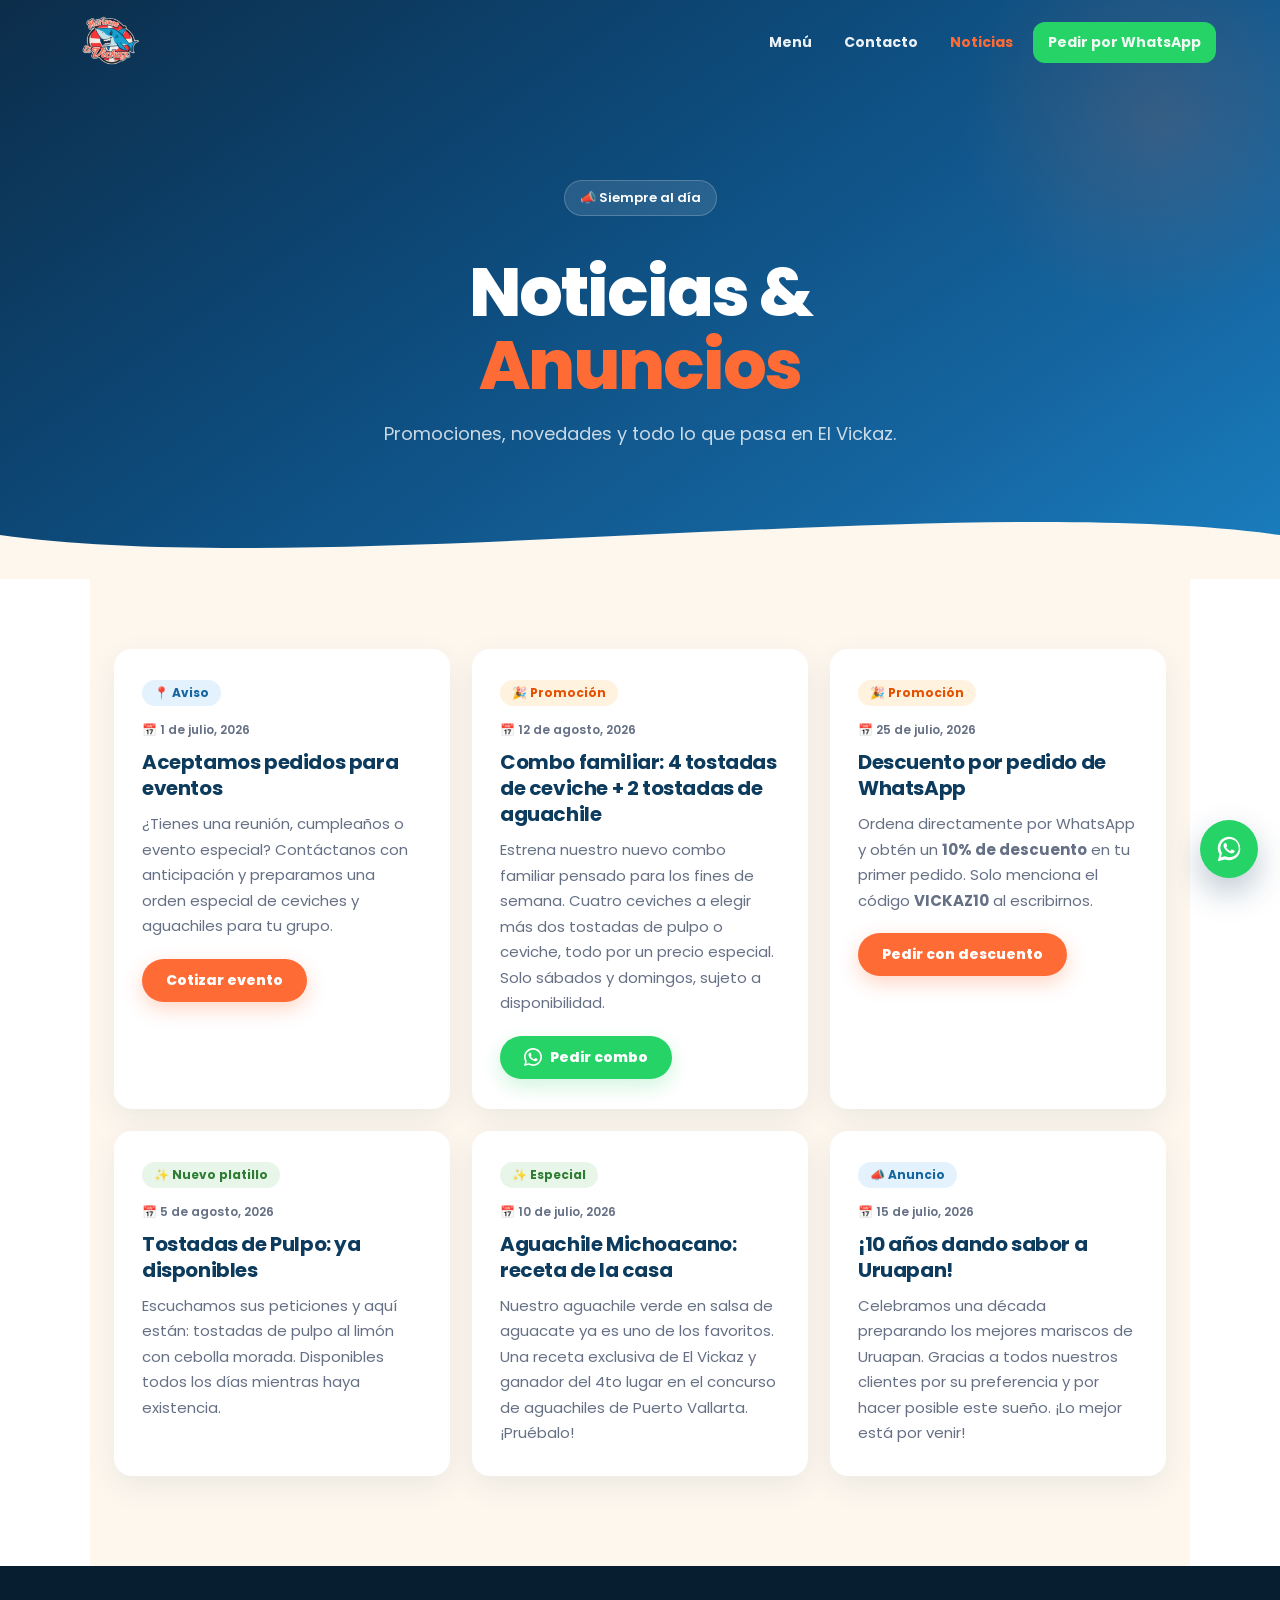
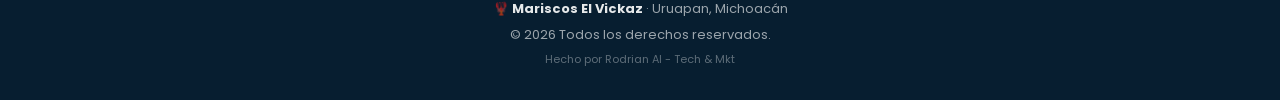
==== blog.html @ c275bb03 "agregar favicon en pestaña del navegador" ====
<!DOCTYPE html>
<html lang="es">
<head>
  <meta charset="UTF-8">
  <meta name="viewport" content="width=device-width, initial-scale=1.0">
  <title>Noticias & Anuncios – Mariscos El Vickaz</title>
  <link rel="icon" href="/assets/icons/logo.svg" />
  <link rel="preconnect" href="https://fonts.googleapis.com">
  <link rel="preconnect" href="https://fonts.gstatic.com" crossorigin>
  <link href="https://fonts.googleapis.com/css2?family=Poppins:wght@400;600;700;800&display=swap" rel="stylesheet">
  <link rel="stylesheet" href="./styles/styles.css">
  <link rel="stylesheet" href="./styles/blog.css">
</head>
<body>

  <header class="navbar scrolled" id="navbar">
    <div class="nav-inner">
      <div class="logo"><a href="index.html" style="color:inherit;text-decoration:none;">
        <img loading="eager" src="./assets/icons/logo.svg" alt="Logo de Mariscos El Vickaz" width="100%" height="100%">
      </a></div>
      <nav>
        <a href="index.html#menu">Menú</a>
        <a href="index.html#contacto">Contacto</a>
        <a href="blog.html" class="nav-active">Noticias</a>
        <a href="https://wa.me/+524521628312?text=Hola%2C%20quiero%20hacer%20un%20pedido%20%F0%9F%A6%9E" target="_blank" rel="noopener" class="nav-whatsapp">Pedir por WhatsApp</a>
      </nav>
      <button class="hamburger" id="hamburger" aria-label="Abrir menú">&#9776;</button>
    </div>
    <div class="mobile-menu" id="mobileMenu">
      <a href="index.html#menu" class="mobile-link">Menú</a>
      <a href="index.html#contacto" class="mobile-link">Contacto</a>
      <a href="blog.html" class="mobile-link">Noticias</a>
      <a href="https://wa.me/+524521628312?text=Hola%2C%20quiero%20hacer%20un%20pedido%20%F0%9F%A6%9E" target="_blank" rel="noopener" class="mobile-link mobile-wa">Pedir por WhatsApp</a>
    </div>
  </header>

  <section class="blog-hero">
    <div class="blog-hero-content">
      <span class="hero-badge">📣 Siempre al día</span>
      <h1>Noticias &<br><span class="highlight">Anuncios</span></h1>
      <p>Promociones, novedades y todo lo que pasa en El Vickaz.</p>
    </div>
    <div class="hero-wave">
      <img src="./assets/icons/wave.svg" alt="" aria-hidden="true">
    </div>
  </section>

  <main class="blog-main">

    <div class="posts-grid">

      <article class="post fade-in">
        <div class="post-badge badge-info">📍 Aviso</div>
        <div class="post-meta">
          <span class="post-date">📅 1 de julio, 2026</span>
        </div>
        <h2 class="post-title">Aceptamos pedidos para eventos</h2>
        <p class="post-excerpt">
          ¿Tienes una reunión, cumpleaños o evento especial? Contáctanos con anticipación y
          preparamos una orden especial de ceviches y aguachiles para tu grupo.
        </p>
        <a href="https://wa.me/+524521628312?text=Hola%2C%20quiero%20cotizar%20un%20pedido%20para%20evento" target="_blank" rel="noopener" class="btn-primary post-btn">
          Cotizar evento
        </a>
      </article>

      <article class="post fade-in">
        <div class="post-badge badge-promo">🎉 Promoción</div>
        <div class="post-meta">
          <span class="post-date">📅 12 de agosto, 2026</span>
        </div>
        <h2 class="post-title">Combo familiar: 4 tostadas de ceviche + 2 tostadas de aguachile</h2>
        <p class="post-excerpt">
          Estrena nuestro nuevo combo familiar pensado para los fines de semana. Cuatro ceviches
          a elegir más dos tostadas de pulpo o ceviche, todo por un precio especial.
          Solo sábados y domingos, sujeto a disponibilidad.
        </p>
        <a href="https://wa.me/+524521628312?text=Hola%2C%20quiero%20el%20combo%20familiar%20🦞" target="_blank" rel="noopener" class="btn-wa post-btn">
          <img src="./assets/icons/whatsapp.svg" alt="" width="18" height="18">
          Pedir combo
        </a>
      </article>

      <article class="post fade-in">
        <div class="post-badge badge-promo">🎉 Promoción</div>
        <div class="post-meta">
          <span class="post-date">📅 25 de julio, 2026</span>
        </div>
        <h2 class="post-title">Descuento por pedido de WhatsApp</h2>
        <p class="post-excerpt">
          Ordena directamente por WhatsApp y obtén un <strong>10% de descuento</strong> en tu primer pedido.
          Solo menciona el código <strong>VICKAZ10</strong> al escribirnos.
        </p>
        <a href="https://wa.me/+524521628312?text=Hola%2C%20quiero%20usar%20el%20código%20VICKAZ10" target="_blank" rel="noopener" class="btn-primary post-btn">
          Pedir con descuento
        </a>
      </article>

      <article class="post fade-in">
        <div class="post-badge badge-new-item">✨ Nuevo platillo</div>
        <div class="post-meta">
          <span class="post-date">📅 5 de agosto, 2026</span>
        </div>
        <h2 class="post-title">Tostadas de Pulpo: ya disponibles</h2>
        <p class="post-excerpt">
          Escuchamos sus peticiones y aquí están: tostadas de pulpo al limón con cebolla morada. Disponibles todos los días mientras haya existencia.
        </p>
      </article>

      <article class="post fade-in">
        <div class="post-badge badge-new-item">✨ Especial</div>
        <div class="post-meta">
          <span class="post-date">📅 10 de julio, 2026</span>
        </div>
        <h2 class="post-title">Aguachile Michoacano: receta de la casa</h2>
        <p class="post-excerpt">
          Nuestro aguachile verde en salsa de aguacate ya es uno de los favoritos. Una receta exclusiva
          de El Vickaz y ganador del 4to lugar en el concurso de aguachiles de Puerto Vallarta. ¡Pruébalo!
        </p>
      </article>

      <article class="post fade-in">
        <div class="post-badge badge-info">📣 Anuncio</div>
        <div class="post-meta">
          <span class="post-date">📅 15 de julio, 2026</span>
        </div>
        <h2 class="post-title">¡10 años dando sabor a Uruapan!</h2>
        <p class="post-excerpt">
          Celebramos una década preparando los mejores mariscos de Uruapan. Gracias a todos nuestros
          clientes por su preferencia y por hacer posible este sueño. ¡Lo mejor está por venir!
        </p>
      </article>
    </div>
  </main>

  <footer>
    <p>🦞 <strong>Mariscos El Vickaz</strong> · Uruapan, Michoacán</p>
    <p>&copy; 2026 Todos los derechos reservados.</p>
    <p class="footer-credit">Hecho por Rodrian AI - Tech & Mkt</p>
  </footer>

  <div class="floating-actions">
    <a class="floating-btn floating-whatsapp" href="https://wa.me/+524521628312?text=Hola%2C%20quiero%20hacer%20un%20pedido%20%F0%9F%A6%9E" target="_blank" rel="noopener" aria-label="Escribir por WhatsApp">
      <img src="./assets/icons/whatsapp-float.svg" alt="Whatsapp" width="30" height="30" aria-hidden="true">
    </a>
  </div>

  <script src="index.js"></script>
</body>
</html>
---- styles/styles.css ----
﻿/* ===== Reset & Base ===== */
*, *::before, *::after { margin: 0; padding: 0; box-sizing: border-box; }
:root {
  --blue-dark: #0c3b5e;
  --blue: #1565a0;
  --blue-mid: #1976d2;
  --orange: #ff6b35;
  --orange-dark: #e05522;
  --orange-wa: #25d366;
  --cream: #fef7ee;
  --cream-2: #fffaf4;
  --gray-light: #f4f6f8;
  --border: #e9edf1;
  --text: #172033;
  --text-soft: #667085;
  --radius: 18px;
  --shadow: 0 10px 30px rgba(12, 59, 94, 0.08);
}
html { scroll-behavior: smooth; }
body { font-family: "Poppins", Arial, sans-serif; color: var(--text); background: #fff; overflow-x: hidden; }
body.modal-open { overflow: hidden; }
button, input, select { font: inherit; }
button { cursor: pointer; }

/* ===== Navigation ===== */
.navbar { position: fixed; top: 0; left: 0; right: 0; z-index: 100; background: transparent; transition: background .3s, box-shadow .3s; }
.navbar.scrolled { background: rgba(12,59,94,.96); box-shadow: 0 2px 18px rgba(0,0,0,.18); -webkit-backdrop-filter: blur(12px); backdrop-filter: blur(12px); }
.nav-inner { display:flex; align-items:center; justify-content:space-between; max-width:1200px; margin:0 auto; padding:10px 24px; }
.logo { display:flex; align-items:center; width:92px; height:64px; }
.logo a { display:flex; width:100%; height:100%; }
.logo img { width:100%; height:100%; object-fit:contain; }
nav { display:flex; align-items:center; gap:8px; }
nav a, .nav-cart { color:rgba(255,255,255,.92); text-decoration:none; font-weight:700; font-size:14px; padding:9px 12px; border:0; background:transparent; border-radius:12px; }
nav a:hover, .nav-cart:hover { color:#fff; background:rgba(255,255,255,.08); }
.nav-whatsapp { background:var(--orange-wa)!important; padding:10px 15px!important; }
.nav-cart { position:relative; display:inline-flex; align-items:center; gap:6px; }
.nav-cart-count { background:#fff; color:var(--blue-dark); min-width:20px; height:20px; padding:0 5px; border-radius:999px; display:inline-flex; align-items:center; justify-content:center; font-size:11px; }
.nav-cart-count.empty { opacity:.45; }
.hamburger { display:none; background:none; border:0; color:#fff; font-size:28px; }
.mobile-menu { display:none; flex-direction:column; background:var(--blue-dark); padding:10px 24px 20px; }
.mobile-menu.open { display:flex; }
.mobile-link { color:#fff; text-decoration:none; border:0; border-bottom:1px solid rgba(255,255,255,.1); background:none; text-align:left; padding:12px 0; font-weight:600; }
.mobile-wa { background:var(--orange-wa); color:#fff!important; text-align:center; border-radius:12px; margin-top:12px; border:0; }
.mobile-cart { display:flex; align-items:center; justify-content:space-between; }

/* ===== Hero ===== */
.hero { min-height:100vh; display:flex; align-items:center; justify-content:center; position:relative; overflow:hidden; background:linear-gradient(145deg,#0c2d4a 0%,#0d4a7a 45%,#1565a0 76%,#1a7fc0 100%); padding:100px 24px 90px; }
.hero::before { content:""; position:absolute; width:520px; height:520px; border-radius:50%; background:radial-gradient(circle,rgba(255,107,53,.18),transparent 70%); top:-160px; right:-120px; }
.hero::after { content:""; position:absolute; width:420px; height:420px; border-radius:50%; background:radial-gradient(circle,rgba(255,255,255,.06),transparent 70%); bottom:-180px; left:-100px; }
.hero-content { position:relative; z-index:1; max-width:760px; margin:0 auto; text-align:center; }
.hero-badge { display:inline-block; background:rgba(255,255,255,.11); border:1px solid rgba(255,255,255,.2); color:#fff; font-size:13px; font-weight:600; padding:7px 15px; border-radius:50px; margin-bottom:22px; }
.hero-content h1 { font-size:clamp(48px,8vw,82px); line-height:1.02; letter-spacing:-2.5px; font-weight:800; color:#fff; margin-bottom:20px; }
.highlight { color:var(--orange); }
.hero-content p { color:rgba(255,255,255,.78); max-width:610px; margin:0 auto 32px; font-size:18px; line-height:1.65; }
.hero-ctas { display:flex; gap:12px; justify-content:center; flex-wrap:wrap; }
.btn-primary, .btn-wa { border:0; display:inline-flex; justify-content:center; align-items:center; gap:8px; text-decoration:none; font-weight:800; border-radius:999px; padding:14px 28px; transition:.2s ease; }
.btn-primary { background:var(--orange); color:#fff; box-shadow:0 7px 20px rgba(255,107,53,.28); }
.btn-primary:hover { background:var(--orange-dark); transform:translateY(-2px); }
.btn-wa { background:var(--orange-wa); color:#fff; box-shadow:0 7px 20px rgba(37,211,102,.22); }
.btn-wa:hover { background:#1ebe5b; transform:translateY(-2px); }
.btn-large { font-size:17px; padding:15px 30px; }
.inline-count { margin-left:2px; }
.hero-wave { position:absolute; left:0; right:0; bottom:-1px; line-height:0; }
.hero-wave svg, .hero-wave img { display:block; width:100%; height:clamp(40px,12vw,90px); }

/* ===== Sections ===== */
.section-header { text-align:center; margin-bottom:42px; }
.section-header h2 { font-size:clamp(30px,5vw,46px); color:var(--blue-dark); font-weight:800; margin-bottom:9px; letter-spacing:-1px; }
.section-header p { color:var(--text-soft); font-size:16px; }
.section-header.light h2, .section-header.light p { color:#fff; }
.section-tag { display:inline-block; font-size:12px; text-transform:uppercase; letter-spacing:1.2px; font-weight:800; color:var(--orange); margin-bottom:8px; }

/* ===== Menu ===== */
.menu { background:var(--cream); padding:88px 24px 100px; }
.menu-toolbar { max-width:1120px; margin:0 auto 42px; display:flex; gap:16px; align-items:center; justify-content:space-between; flex-wrap:wrap; }
.menu-search-wrap { flex:1 1 320px; display:flex; align-items:center; gap:10px; background:#fff; border:1px solid var(--border); border-radius:15px; padding:12px 16px; box-shadow:0 4px 15px rgba(12,59,94,.04); }
.menu-search-wrap span { font-size:22px; color:var(--text-soft); }
.menu-search-wrap input { border:0; outline:0; width:100%; background:transparent; color:var(--text); }
.filter-pills { display:flex; gap:8px; overflow:auto; max-width:100%; padding-bottom:2px; }
.filter-pill { border:1px solid #dfe5eb; background:#fff; color:#506070; padding:10px 15px; border-radius:999px; font-weight:700; white-space:nowrap; }
.filter-pill:hover, .filter-pill.active { background:var(--blue-dark); border-color:var(--blue-dark); color:#fff; }
.menu-results { max-width:1120px; margin:0 auto; }
.menu-group { margin-bottom:54px; }
.group-heading { display:flex; align-items:end; justify-content:space-between; gap:20px; margin-bottom:20px; }
.group-heading h3 { color:var(--blue-dark); font-size:27px; font-weight:800; }
.group-heading p { color:var(--text-soft); font-size:14px; }
.group-kicker { display:block; color:var(--orange); font-weight:800; font-size:11px; letter-spacing:1px; text-transform:uppercase; margin-bottom:4px; }
.menu-grid { display:grid; grid-template-columns:repeat(auto-fit,minmax(260px,1fr)); gap:20px; }
.menu-card { background:#fff; border:1px solid rgba(12,59,94,.06); border-radius:var(--radius); box-shadow:var(--shadow); overflow:hidden; display:flex; flex-direction:column; transition:transform .22s, box-shadow .22s; }
.menu-card:hover { transform:translateY(-5px); box-shadow:0 18px 38px rgba(12,59,94,.13); }
.card-image-wrap { height:185px; position:relative; overflow:hidden; background:#dce8ef; }
.card-img { width:100%; height:100%; display:block; object-fit:cover; transition:transform .35s; }
.menu-card:hover .card-img { transform:scale(1.035); }
.card-emoji { position:absolute; left:14px; bottom:12px; width:42px; height:42px; border-radius:14px; background:rgba(255,255,255,.93); display:flex; align-items:center; justify-content:center; font-size:20px; box-shadow:0 6px 18px rgba(0,0,0,.12); }
.card-badge { position:absolute; top:12px; left:12px; background:rgba(12,59,94,.92); color:#fff; padding:6px 10px; border-radius:999px; font-size:10px; font-weight:800; text-transform:uppercase; letter-spacing:.5px; }
.card-body { padding:18px; display:flex; flex:1; flex-direction:column; }
.card-top h4 { color:var(--blue-dark); font-size:17px; font-weight:800; line-height:1.3; margin-bottom:6px; }
.card-body p { color:var(--text-soft); font-size:13.5px; line-height:1.6; min-height:64px; }
.choice-hint { margin-top:9px; font-size:11px; color:#2e7d32; font-weight:700; }
.card-purchase { margin-top:auto; padding-top:16px; display:grid; grid-template-columns:1fr 1fr; gap:10px; align-items:end; }
.select-field { display:flex; flex-direction:column; gap:4px; min-width:0; }
.select-field span { font-size:10px; text-transform:uppercase; letter-spacing:.6px; color:#7a8796; font-weight:800; }
.select-field select, .config-select { width:100%; border:1px solid #dfe5eb; border-radius:11px; background:#fff; color:var(--text); padding:9px 10px; outline:none; }
.card-price, .single-price { font-size:18px; font-weight:800; color:var(--blue-dark); }
.card-price, .single-price { grid-column:1/2; grid-row:2; }
.card-price { margin-top:-5px; }
.card-purchase .select-field { grid-column:1/3; }
.card-purchase .btn-add { grid-column:2; grid-row:2; }
.btn-add { width:100%; border:0; background:var(--orange); color:#fff; border-radius:11px; padding:10px 12px; font-size:13px; font-weight:800; }
.btn-add:hover { background:var(--orange-dark); }
.empty-results { background:#fff; border-radius:18px; border:1px dashed #d8e0e8; text-align:center; padding:50px 20px; color:var(--text-soft); }
.empty-results span { font-size:42px; display:block; margin-bottom:12px; }
.empty-results h3 { color:var(--blue-dark); margin-bottom:7px; }
.menu-notes { max-width:1120px; margin:4px auto 34px; display:grid; grid-template-columns:repeat(4,1fr); gap:10px; }
.menu-notes div { background:#fff; border:1px solid var(--border); border-radius:13px; padding:13px 14px; color:var(--text-soft); font-size:12px; line-height:1.45; }
.menu-notes strong { color:var(--blue-dark); }
.menu-cta { max-width:1120px; margin:0 auto; text-align:center; padding-top:12px; }
.menu-cta p { font-size:22px; font-weight:800; color:var(--blue-dark); margin-bottom:15px; }

/* ===== Trust / Contact / Footer ===== */
.trust-band { background:var(--blue-dark); display:flex; justify-content:center; flex-wrap:wrap; padding:36px 24px; }
.trust-item { display:flex; align-items:center; gap:13px; padding:14px 32px; border-right:1px solid rgba(255,255,255,.12); }
.trust-item:last-child { border-right:0; }
.trust-item span { font-size:29px; }
.trust-item p { color:rgba(255,255,255,.82); font-size:13px; font-weight:700; line-height:1.35; }
.contact { background:linear-gradient(145deg,#0c3b5e 0%,#1565a0 100%); padding:88px 24px; }
.contact-inner { max-width:1000px; margin:0 auto; }
.contact-grid { display:grid; grid-template-columns:repeat(3,1fr); gap:18px; }
.contact-card { background:rgba(255,255,255,.08); border:1px solid rgba(255,255,255,.15); border-radius:16px; padding:28px 22px; text-align:center; color:#fff; }
.contact-icon { font-size:30px; margin-bottom:9px; }
.contact-card h4 { color:var(--orange); font-size:16px; margin-bottom:8px; }
.contact-card p { color:rgba(255,255,255,.82); line-height:1.6; font-size:14px; }
.btn-maps { display:inline-flex; background:var(--blue-mid); color:#fff; padding:10px 17px; border-radius:999px; margin-top:12px; text-decoration:none; font-size:13px; font-weight:800; }
.contact-card-wa { border-color:rgba(37,211,102,.35); background:rgba(37,211,102,.08); }
footer { background:#071e30; color:rgba(255,255,255,.6); text-align:center; padding:30px 24px; line-height:2; font-size:13px; }
footer strong { color:rgba(255,255,255,.9); }
.footer-credit { color:rgba(255,255,255,.35); font-size:11px; }

/* ===== Floating actions ===== */
.floating-actions { position:fixed; right:22px; bottom:22px; z-index:250; display:flex; flex-direction:column; align-items:center; gap:14px; }
.floating-btn { position:relative; width:58px; height:58px; border-radius:50%; border:0; display:flex; align-items:center; justify-content:center; font-size:26px; box-shadow:0 14px 32px rgba(12,59,94,.28); transition:transform .2s; text-decoration:none; }
.floating-btn:hover { transform:translateY(-3px); }
.floating-cart { background:var(--blue-dark); color:#fff; }
.floating-whatsapp { background:var(--orange-wa); }
.cart-badge { position:absolute; top:-4px; right:-4px; background:#e02424; color:#fff; min-width:22px; height:22px; border-radius:999px; display:flex; justify-content:center; align-items:center; font-size:11px; font-weight:800; padding:0 5px; border:2px solid #fff; }
.cart-badge.empty { opacity:.5; }

/* ===== Cart ===== */
.cart-overlay, .config-overlay { position:fixed; inset:0; z-index:500; background:rgba(6,24,37,.56); opacity:0; pointer-events:none; transition:opacity .2s; display:flex; align-items:flex-end; justify-content:center; padding:18px; -webkit-backdrop-filter:blur(3px); backdrop-filter:blur(3px); }
.cart-overlay.open, .config-overlay.open { opacity:1; pointer-events:auto; }
.cart-modal, .config-modal { width:min(100%,560px); background:#fff; border-radius:24px; max-height:88vh; overflow:hidden; display:flex; flex-direction:column; box-shadow:0 30px 70px rgba(0,0,0,.28); transform:translateY(30px); transition:transform .25s ease; }
.cart-overlay.open .cart-modal, .config-overlay.open .config-modal { transform:translateY(0); }
.cart-modal-header, .config-header { display:flex; justify-content:space-between; align-items:center; padding:22px 24px 18px; border-bottom:1px solid var(--border); }
.cart-modal-header h3, .config-header h3 { color:var(--blue-dark); font-size:21px; font-weight:800; }
.cart-close { width:36px; height:36px; border:0; border-radius:50%; background:var(--gray-light); color:var(--text); font-size:15px; }
.cart-modal-body, .config-body { overflow:auto; padding:8px 22px 18px; }
.cart-empty { text-align:center; padding:52px 10px 44px; color:var(--text-soft); }
.cart-empty span { font-size:48px; display:block; margin-bottom:12px; }
.cart-empty h4 { color:var(--blue-dark); margin-bottom:7px; font-size:18px; }
.cart-empty p { margin-bottom:18px; font-size:13px; }
.cart-row { display:flex; align-items:center; gap:12px; padding:14px 0; border-bottom:1px solid #f0f2f4; }
.cart-thumb { width:54px; height:54px; object-fit:cover; border-radius:12px; flex-shrink:0; }
.cart-row-main { flex:1; min-width:0; }
.cart-row-name { color:var(--blue-dark); font-weight:800; font-size:14px; }
.cart-row-meta { color:var(--text-soft); font-size:11px; line-height:1.4; margin-top:2px; }
.cart-row-bottom { display:flex; justify-content:space-between; align-items:center; gap:12px; margin-top:8px; }
.cart-row-bottom strong { color:var(--orange-dark); font-size:14px; }
.cart-row-counter { display:flex; align-items:center; background:var(--gray-light); border-radius:999px; overflow:hidden; }
.counter-btn { width:32px; height:30px; border:0; background:transparent; color:var(--blue-dark); font-weight:800; font-size:18px; }
.counter-val { min-width:24px; text-align:center; font-weight:800; font-size:12px; }
.cart-remove { border:0; background:none; color:#99a3ad; font-size:22px; padding:4px; }
.cart-remove:hover { color:#d13b32; }
.cart-modal-footer { padding:15px 22px 22px; border-top:1px solid var(--border); display:flex; flex-direction:column; gap:10px; }
.cart-total-line { display:flex; justify-content:space-between; align-items:center; font-size:14px; color:var(--text-soft); }
.cart-total-line strong { color:var(--blue-dark); font-size:23px; }
.btn-whatsapp-order { border:0; background:var(--orange-wa); color:#fff; font-weight:800; border-radius:13px; padding:14px; display:flex; justify-content:space-between; }
.btn-whatsapp-order:hover { background:#1ebe5b; }
.btn-clear { background:#fff; border:1px solid #dde3e8; color:#657281; font-weight:700; border-radius:12px; padding:10px 12px; }
.cart-modal-footer small { color:#98a2ad; font-size:10px; text-align:center; line-height:1.4; }

/* ===== Configurator ===== */
.config-overlay { align-items:center; }
.config-modal { width:min(100%,620px); }
.config-body { padding:20px 24px; }
.config-intro { display:flex; gap:14px; align-items:center; padding:12px; border-radius:15px; background:var(--cream-2); margin-bottom:20px; }
.config-intro img { width:70px; height:70px; object-fit:cover; border-radius:12px; }
.config-intro strong { display:block; color:var(--orange-dark); font-size:20px; }
.config-intro span { color:var(--text-soft); font-size:12px; }
.config-section { margin-bottom:18px; }
.config-section > label { display:block; color:var(--blue-dark); font-weight:800; margin-bottom:9px; font-size:13px; }
.choice-grid { display:grid; grid-template-columns:1fr 1fr; gap:10px; }
.choice-btn { padding:12px; border:1px solid #dfe5eb; background:#fff; border-radius:12px; color:var(--text); font-weight:700; text-align:left; }
.choice-btn.selected { border-color:var(--orange); background:#fff4ef; color:var(--orange-dark); box-shadow:0 0 0 2px rgba(255,107,53,.08); }
.config-footer { padding:16px 24px 22px; border-top:1px solid var(--border); display:grid; grid-template-columns:1fr 1.5fr; gap:10px; }

/* ===== Toast / animation ===== */
.toast { position:fixed; left:50%; bottom:24px; transform:translate(-50%,20px); background:var(--blue-dark); color:#fff; border-radius:999px; padding:11px 16px; font-size:12px; font-weight:800; z-index:800; opacity:0; transition:.22s; box-shadow:0 12px 30px rgba(0,0,0,.2); }
.toast.show { opacity:1; transform:translate(-50%,0); }
.fade-in { opacity:0; transform:translateY(18px); transition:opacity .55s ease, transform .55s ease; }
.fade-in.visible { opacity:1; transform:translateY(0); }

/* ===== Responsive ===== */
@media (max-width:900px) {
  nav a:not(.nav-whatsapp), nav .nav-cart { display:none; }
  .hamburger { display:block; }
  .menu-notes { grid-template-columns:repeat(2,1fr); }
  .contact-grid { grid-template-columns:1fr; }
  .trust-item { padding:12px 22px; }
}
@media (max-width:680px) {
  .nav-inner { padding:8px 18px; }
  .hero { padding:100px 20px 75px; }
  .hero-content p { font-size:16px; }
  .hero-ctas { flex-direction:column; align-items:center; }
  .hero-ctas .btn-primary, .hero-ctas .btn-wa { width:100%; max-width:320px; }
  .group-heading { display:block; }
  .group-heading p { margin-top:3px; }
  .menu-grid { grid-template-columns:1fr; }
  .menu-notes { grid-template-columns:1fr; }
  .menu-search-wrap { flex-basis:100%; }
  .filter-pills { width:100%; }
  .floating-actions { right:14px; bottom:14px; }
  .cart-modal, .config-modal { border-radius:22px 22px 0 0; max-height:92vh; }
  .config-overlay { align-items:flex-end; }
}
@media (max-width:480px) {
  .floating-btn { width:52px; height:52px; font-size:22px; }
  .card-purchase { grid-template-columns:1fr; }
  .card-purchase .select-field, .card-price, .card-purchase .btn-add { grid-column:auto; grid-row:auto; }
  .card-price { margin-top:0; }
  .choice-grid, .config-footer { grid-template-columns:1fr; }
}
---- styles/blog.css ----
.blog-hero {
  position: relative;
  background: linear-gradient(145deg, #0c2d4a 0%, #0d4a7a 40%, #1565a0 75%, #1a7fc0 100%);
  padding: 180px 24px 130px;
  overflow: hidden;
  text-align: center;
}

.blog-hero::before {
  content: "";
  position: absolute;
  width: 400px;
  height: 400px;
  border-radius: 50%;
  background: radial-gradient(circle, rgba(255,107,53,0.15) 0%, transparent 70%);
  top: -80px;
  right: -80px;
  pointer-events: none;
}

.blog-hero-content {
  position: relative;
  z-index: 1;
  max-width: 600px;
  margin: 0 auto;
}

.blog-hero-content h1 {
  font-size: clamp(40px, 7vw, 68px);
  font-weight: 800;
  color: #fff;
  line-height: 1.08;
  letter-spacing: -2px;
  margin: 18px 0 16px;
}

.blog-hero-content p {
  font-size: clamp(15px, 2vw, 18px);
  color: rgba(255,255,255,0.78);
  line-height: 1.7;
}

.blog-main {
  background: var(--cream);
  padding: 70px 24px 90px;
  max-width: 1100px;
  margin: 0 auto;
}

.post {
  background: #fff;
  border-radius: var(--radius);
  box-shadow: var(--shadow);
  padding: 30px 28px;
  position: relative;
  transition: transform 0.25s, box-shadow 0.25s;
}

.post:hover {
  transform: translateY(-4px);
  box-shadow: 0 12px 32px rgba(0,0,0,0.12);
}

.post-featured {
  margin-bottom: 32px;
  border-left: 5px solid var(--orange);
  background: linear-gradient(135deg, #fff 0%, #fff8f4 100%);
}

.post-featured .post-title {
  font-size: clamp(22px, 3vw, 30px);
}

.post-featured .post-excerpt {
  font-size: 16px;
  max-width: 680px;
}

.posts-grid {
  display: grid;
  grid-template-columns: repeat(auto-fit, minmax(300px, 1fr));
  gap: 22px;
}

.post-badge {
  display: inline-block;
  font-size: 12px;
  font-weight: 700;
  padding: 4px 12px;
  border-radius: 50px;
  margin-bottom: 10px;
}

.badge-promo    { background: #fff3e0; color: #e65100; }
.badge-new-item { background: #e8f5e9; color: #2e7d32; }
.badge-info     { background: #e3f2fd; color: #1565a0; }

.post-meta {
  margin-bottom: 8px;
}

.post-date {
  font-size: 12px;
  color: var(--text-soft);
  font-weight: 600;
}

.post-title {
  font-size: 20px;
  font-weight: 700;
  color: var(--blue-dark);
  letter-spacing: -0.4px;
  margin-bottom: 10px;
  line-height: 1.3;
}

.post-excerpt {
  font-size: 15px;
  color: var(--text-soft);
  line-height: 1.7;
  margin-bottom: 0;
}

.post-btn {
  margin-top: 20px;
  font-size: 14px;
  padding: 11px 24px;
}

.nav-active {
  color: var(--orange) !important;
}

@media (max-width: 768px) {
  .blog-hero { padding: 180px 20px 100px; }
  .posts-grid { grid-template-columns: 1fr; }
  .post-featured { padding: 24px 20px; }
}
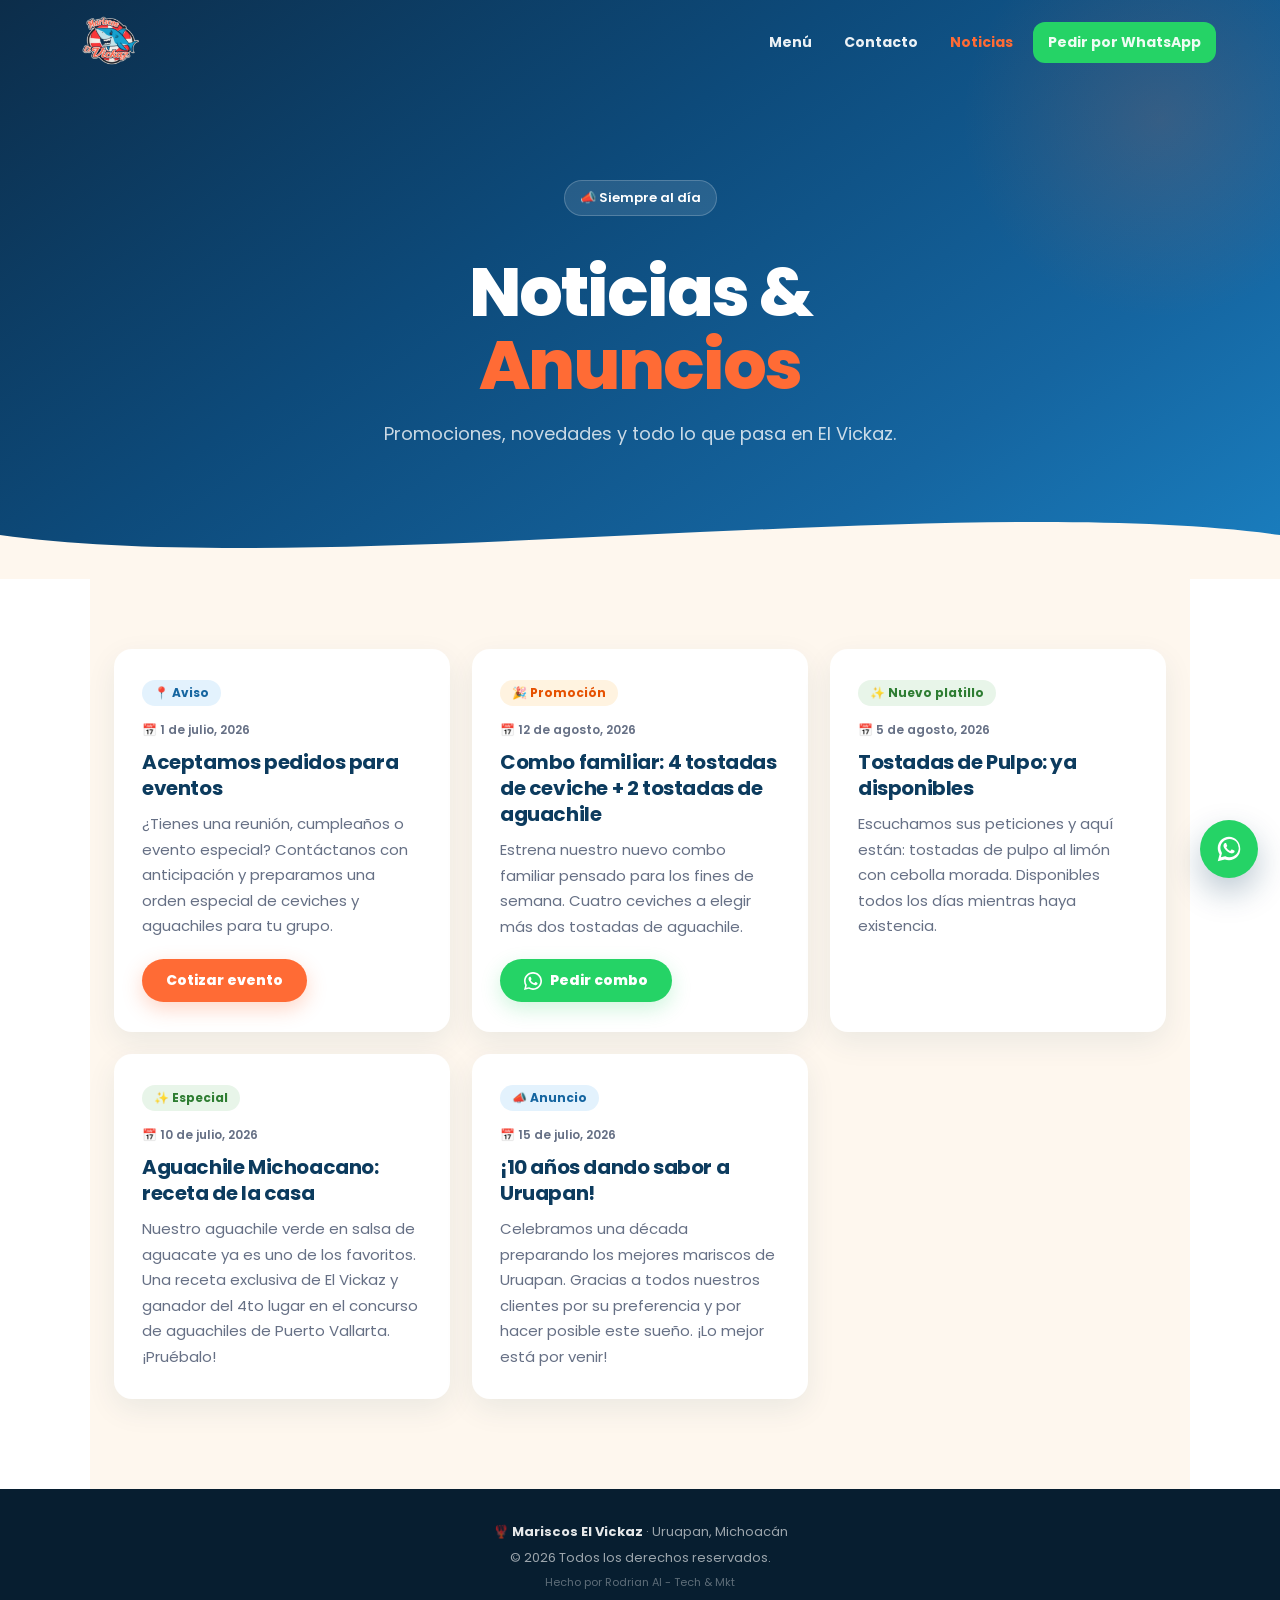
==== commit 0f5ce51a: "actualizar blog" ====
--- a/blog.html
+++ b/blog.html
@@ -72,27 +72,11 @@
         <h2 class="post-title">Combo familiar: 4 tostadas de ceviche + 2 tostadas de aguachile</h2>
         <p class="post-excerpt">
           Estrena nuestro nuevo combo familiar pensado para los fines de semana. Cuatro ceviches
-          a elegir más dos tostadas de pulpo o ceviche, todo por un precio especial.
-          Solo sábados y domingos, sujeto a disponibilidad.
+          a elegir más dos tostadas de aguachile.
         </p>
         <a href="https://wa.me/+524521628312?text=Hola%2C%20quiero%20el%20combo%20familiar%20🦞" target="_blank" rel="noopener" class="btn-wa post-btn">
           <img src="./assets/icons/whatsapp.svg" alt="" width="18" height="18">
           Pedir combo
-        </a>
-      </article>
-
-      <article class="post fade-in">
-        <div class="post-badge badge-promo">🎉 Promoción</div>
-        <div class="post-meta">
-          <span class="post-date">📅 25 de julio, 2026</span>
-        </div>
-        <h2 class="post-title">Descuento por pedido de WhatsApp</h2>
-        <p class="post-excerpt">
-          Ordena directamente por WhatsApp y obtén un <strong>10% de descuento</strong> en tu primer pedido.
-          Solo menciona el código <strong>VICKAZ10</strong> al escribirnos.
-        </p>
-        <a href="https://wa.me/+524521628312?text=Hola%2C%20quiero%20usar%20el%20código%20VICKAZ10" target="_blank" rel="noopener" class="btn-primary post-btn">
-          Pedir con descuento
         </a>
       </article>
 
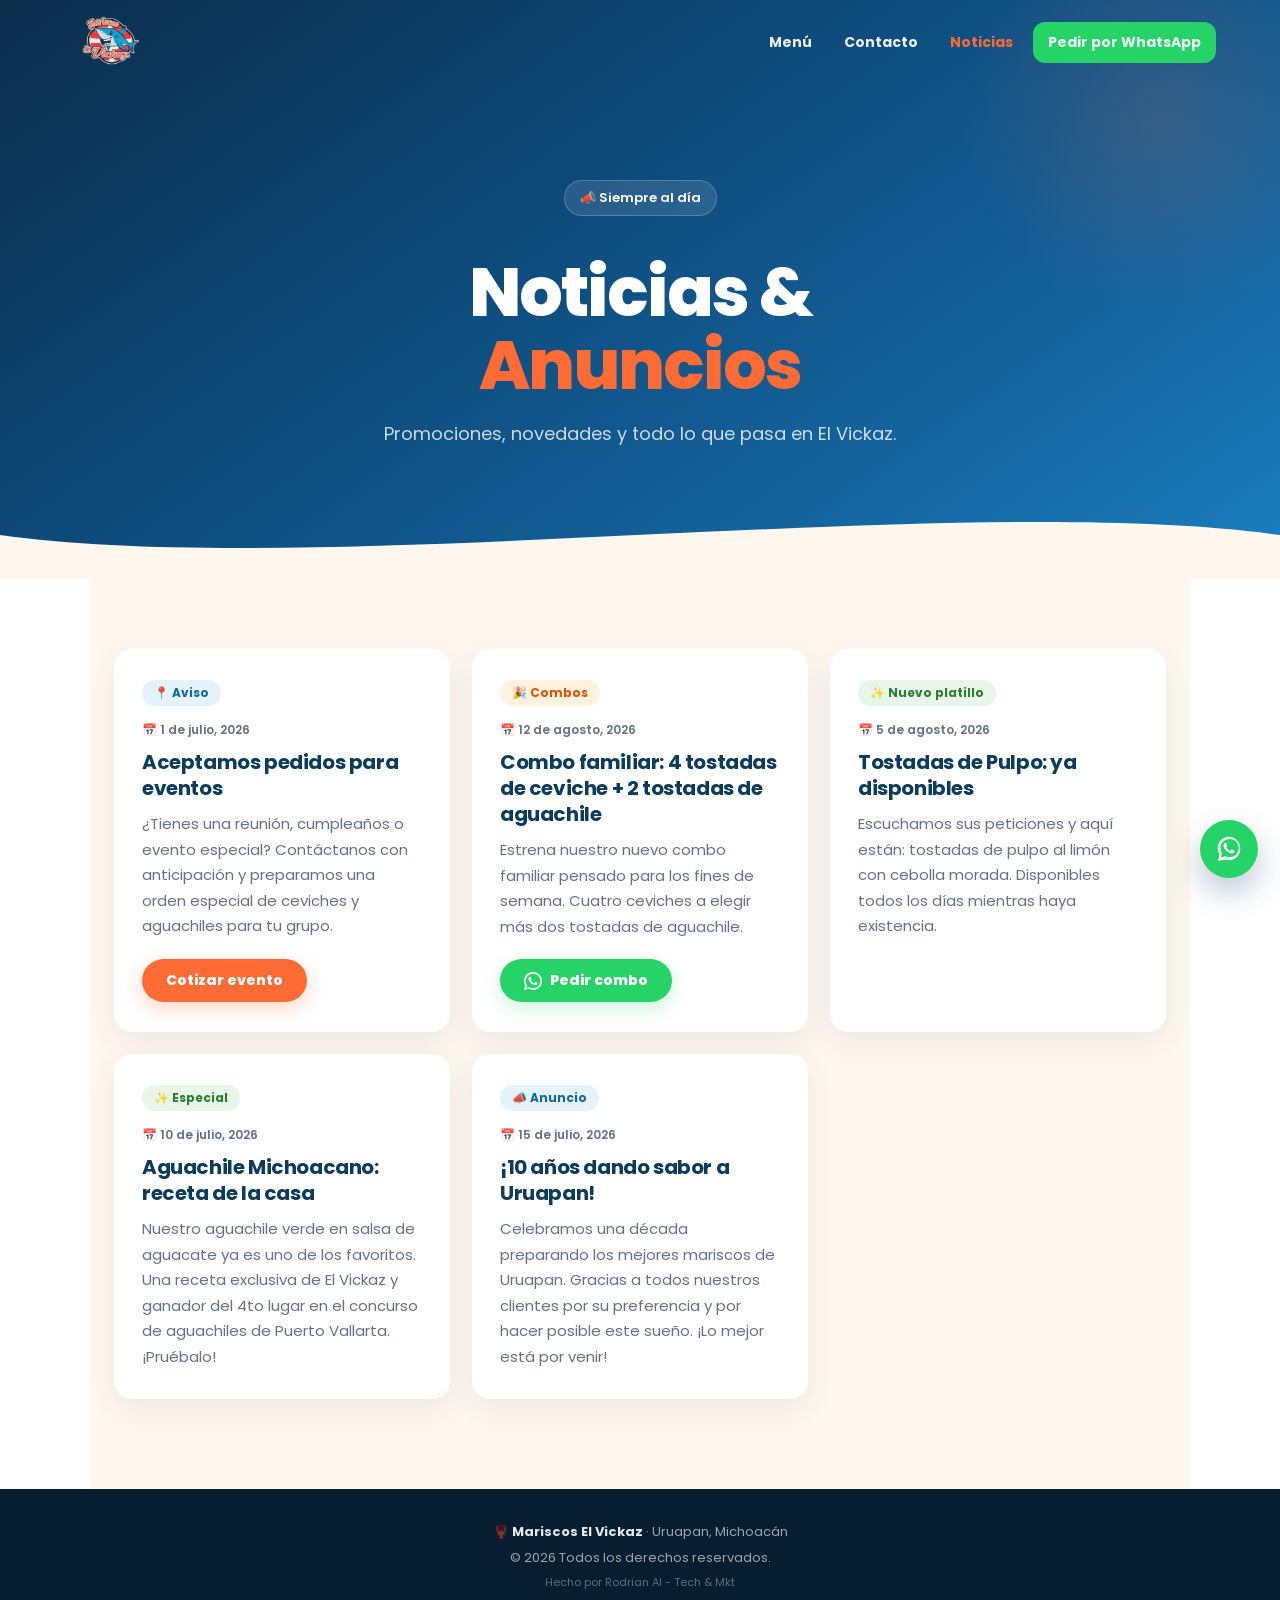
==== commit 3f887ea6: "actualizar blog" ====
--- a/blog.html
+++ b/blog.html
@@ -65,7 +65,7 @@
       </article>
 
       <article class="post fade-in">
-        <div class="post-badge badge-promo">🎉 Promoción</div>
+        <div class="post-badge badge-promo">🎉 Combos</div>
         <div class="post-meta">
           <span class="post-date">📅 12 de agosto, 2026</span>
         </div>
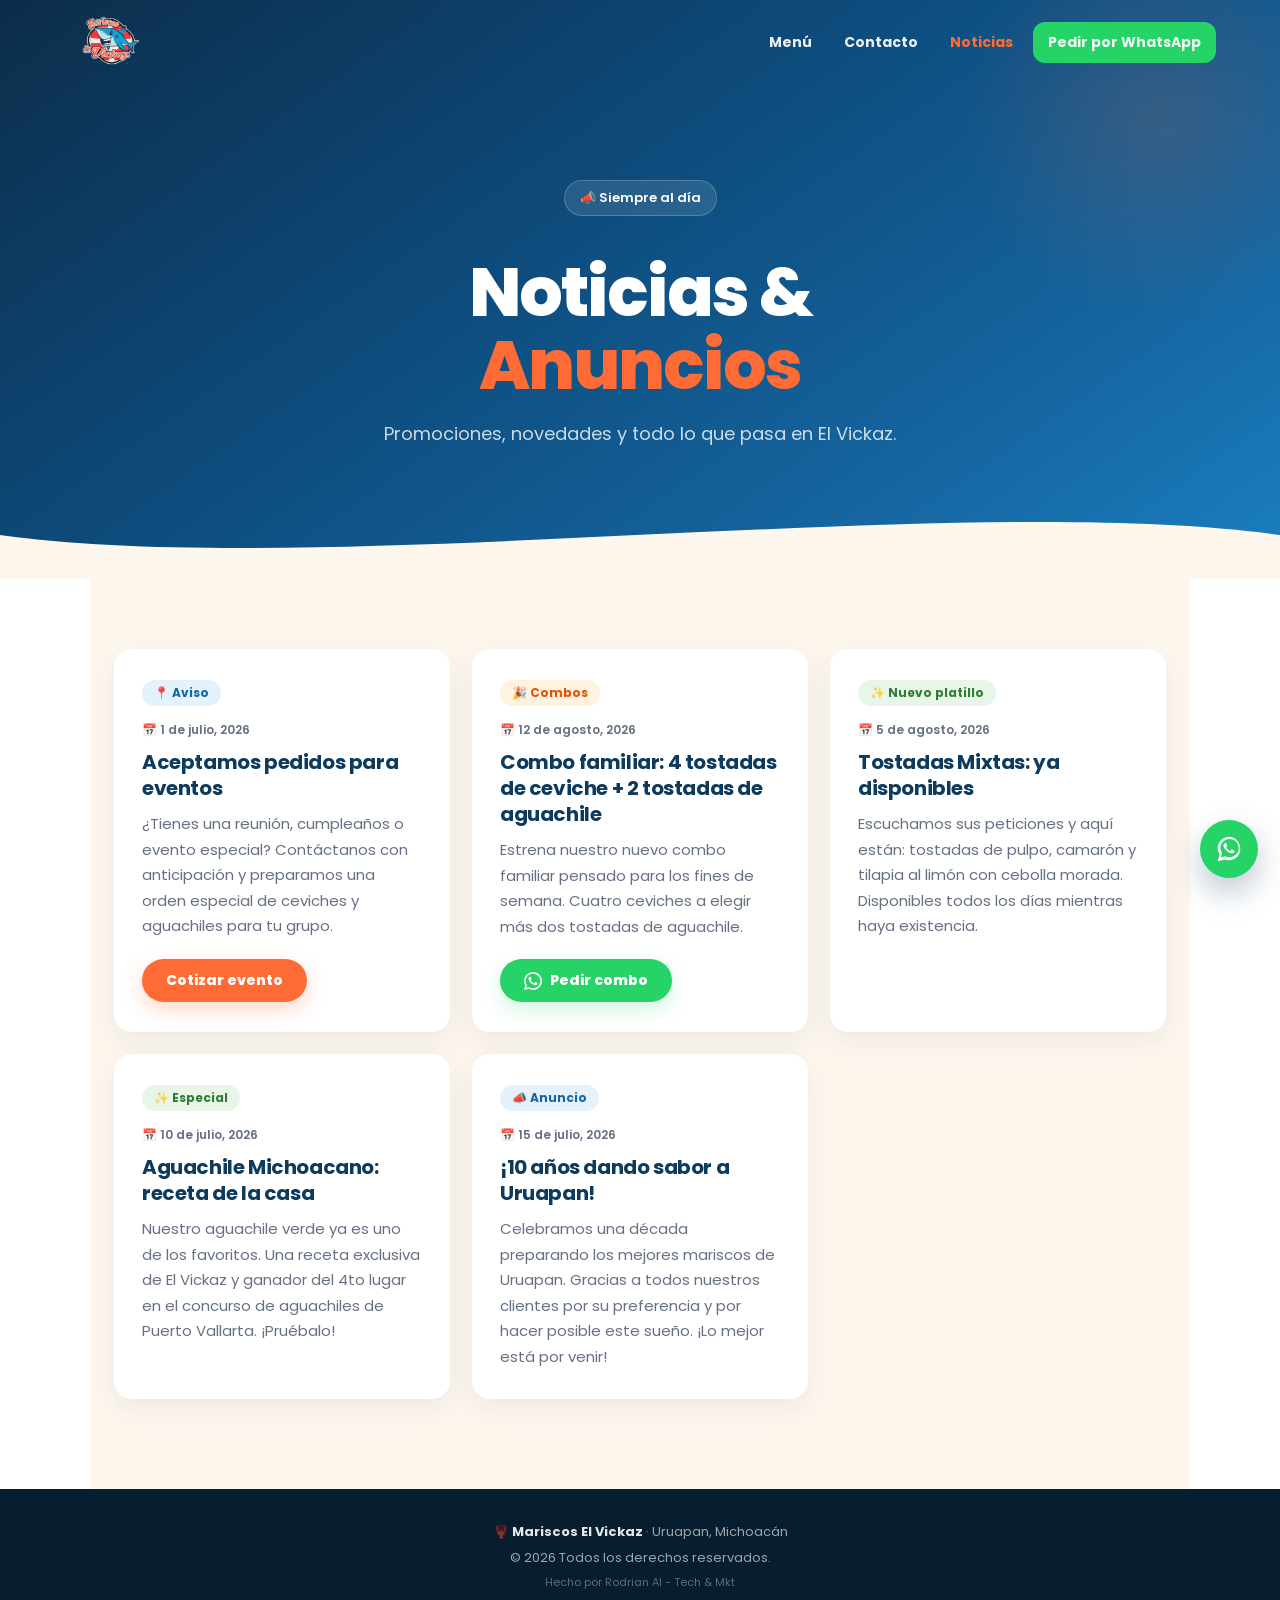
==== commit d9aacd72: "nueva tostada mixta y cambiar aguachile aguacate -> aguachile verde" ====
--- a/blog.html
+++ b/blog.html
@@ -85,9 +85,9 @@
         <div class="post-meta">
           <span class="post-date">📅 5 de agosto, 2026</span>
         </div>
-        <h2 class="post-title">Tostadas de Pulpo: ya disponibles</h2>
+        <h2 class="post-title">Tostadas Mixtas: ya disponibles</h2>
         <p class="post-excerpt">
-          Escuchamos sus peticiones y aquí están: tostadas de pulpo al limón con cebolla morada. Disponibles todos los días mientras haya existencia.
+          Escuchamos sus peticiones y aquí están: tostadas de pulpo, camarón y tilapia al limón con cebolla morada. Disponibles todos los días mientras haya existencia.
         </p>
       </article>
 
@@ -98,7 +98,7 @@
         </div>
         <h2 class="post-title">Aguachile Michoacano: receta de la casa</h2>
         <p class="post-excerpt">
-          Nuestro aguachile verde en salsa de aguacate ya es uno de los favoritos. Una receta exclusiva
+          Nuestro aguachile verde ya es uno de los favoritos. Una receta exclusiva
           de El Vickaz y ganador del 4to lugar en el concurso de aguachiles de Puerto Vallarta. ¡Pruébalo!
         </p>
       </article>
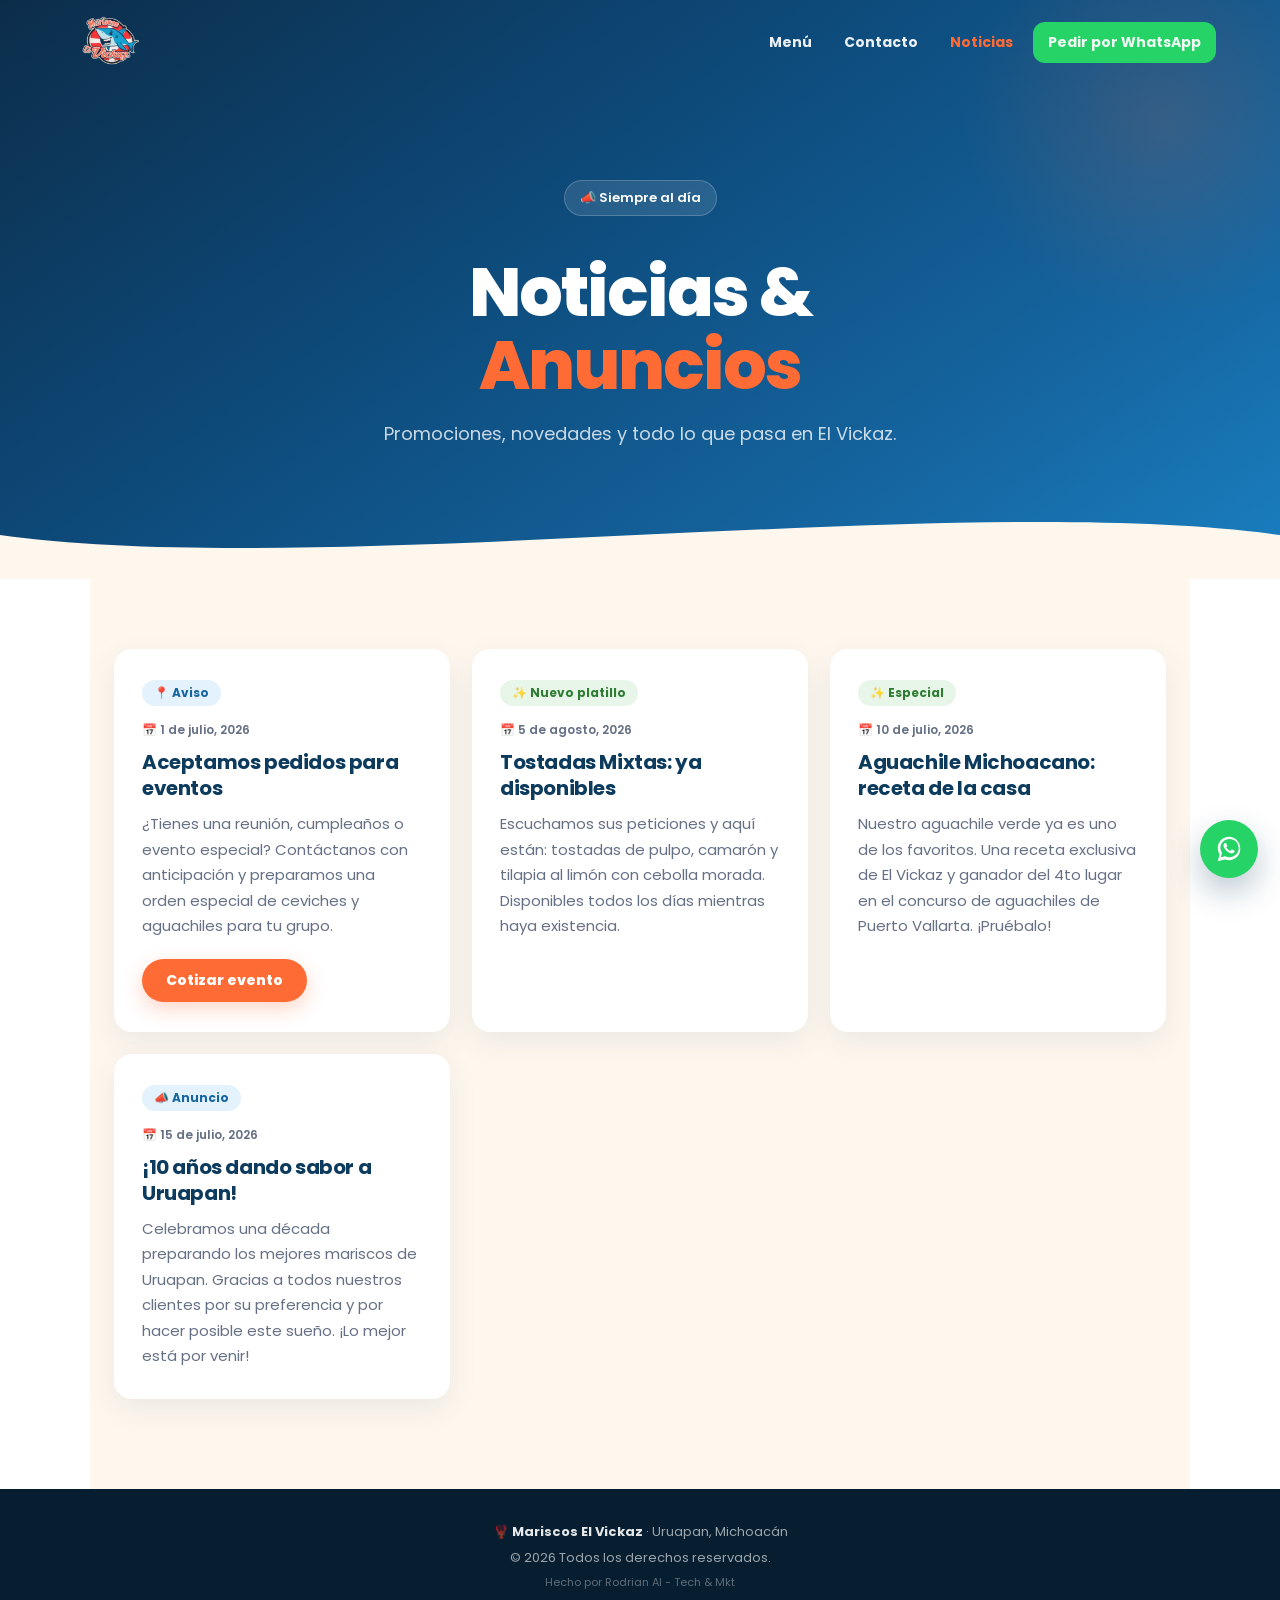
==== commit ef03e56c: "actualizar blog y landing." ====
--- a/blog.html
+++ b/blog.html
@@ -65,22 +65,6 @@
       </article>
 
       <article class="post fade-in">
-        <div class="post-badge badge-promo">🎉 Combos</div>
-        <div class="post-meta">
-          <span class="post-date">📅 12 de agosto, 2026</span>
-        </div>
-        <h2 class="post-title">Combo familiar: 4 tostadas de ceviche + 2 tostadas de aguachile</h2>
-        <p class="post-excerpt">
-          Estrena nuestro nuevo combo familiar pensado para los fines de semana. Cuatro ceviches
-          a elegir más dos tostadas de aguachile.
-        </p>
-        <a href="https://wa.me/+524521628312?text=Hola%2C%20quiero%20el%20combo%20familiar%20🦞" target="_blank" rel="noopener" class="btn-wa post-btn">
-          <img src="./assets/icons/whatsapp.svg" alt="" width="18" height="18">
-          Pedir combo
-        </a>
-      </article>
-
-      <article class="post fade-in">
         <div class="post-badge badge-new-item">✨ Nuevo platillo</div>
         <div class="post-meta">
           <span class="post-date">📅 5 de agosto, 2026</span>
--- a/styles/styles.css
+++ b/styles/styles.css
@@ -91,7 +91,7 @@
 .card-image-wrap { height:185px; position:relative; overflow:hidden; background:#dce8ef; }
 .card-img { width:100%; height:100%; display:block; object-fit:cover; transition:transform .35s; }
 .menu-card:hover .card-img { transform:scale(1.035); }
-.card-emoji { position:absolute; left:14px; bottom:12px; width:42px; height:42px; border-radius:14px; background:rgba(255,255,255,.93); display:flex; align-items:center; justify-content:center; font-size:20px; box-shadow:0 6px 18px rgba(0,0,0,.12); }
+.card-emoji { position:absolute; left:14px; bottom:12px; min-width: 42px; width:auto; height:42px; border-radius:14px; background:rgba(255,255,255,.93); display:flex; align-items:center; justify-content:center; font-size:20px; box-shadow:0 6px 18px rgba(0,0,0,.12); }
 .card-badge { position:absolute; top:12px; left:12px; background:rgba(12,59,94,.92); color:#fff; padding:6px 10px; border-radius:999px; font-size:10px; font-weight:800; text-transform:uppercase; letter-spacing:.5px; }
 .card-body { padding:18px; display:flex; flex:1; flex-direction:column; }
 .card-top h4 { color:var(--blue-dark); font-size:17px; font-weight:800; line-height:1.3; margin-bottom:6px; }
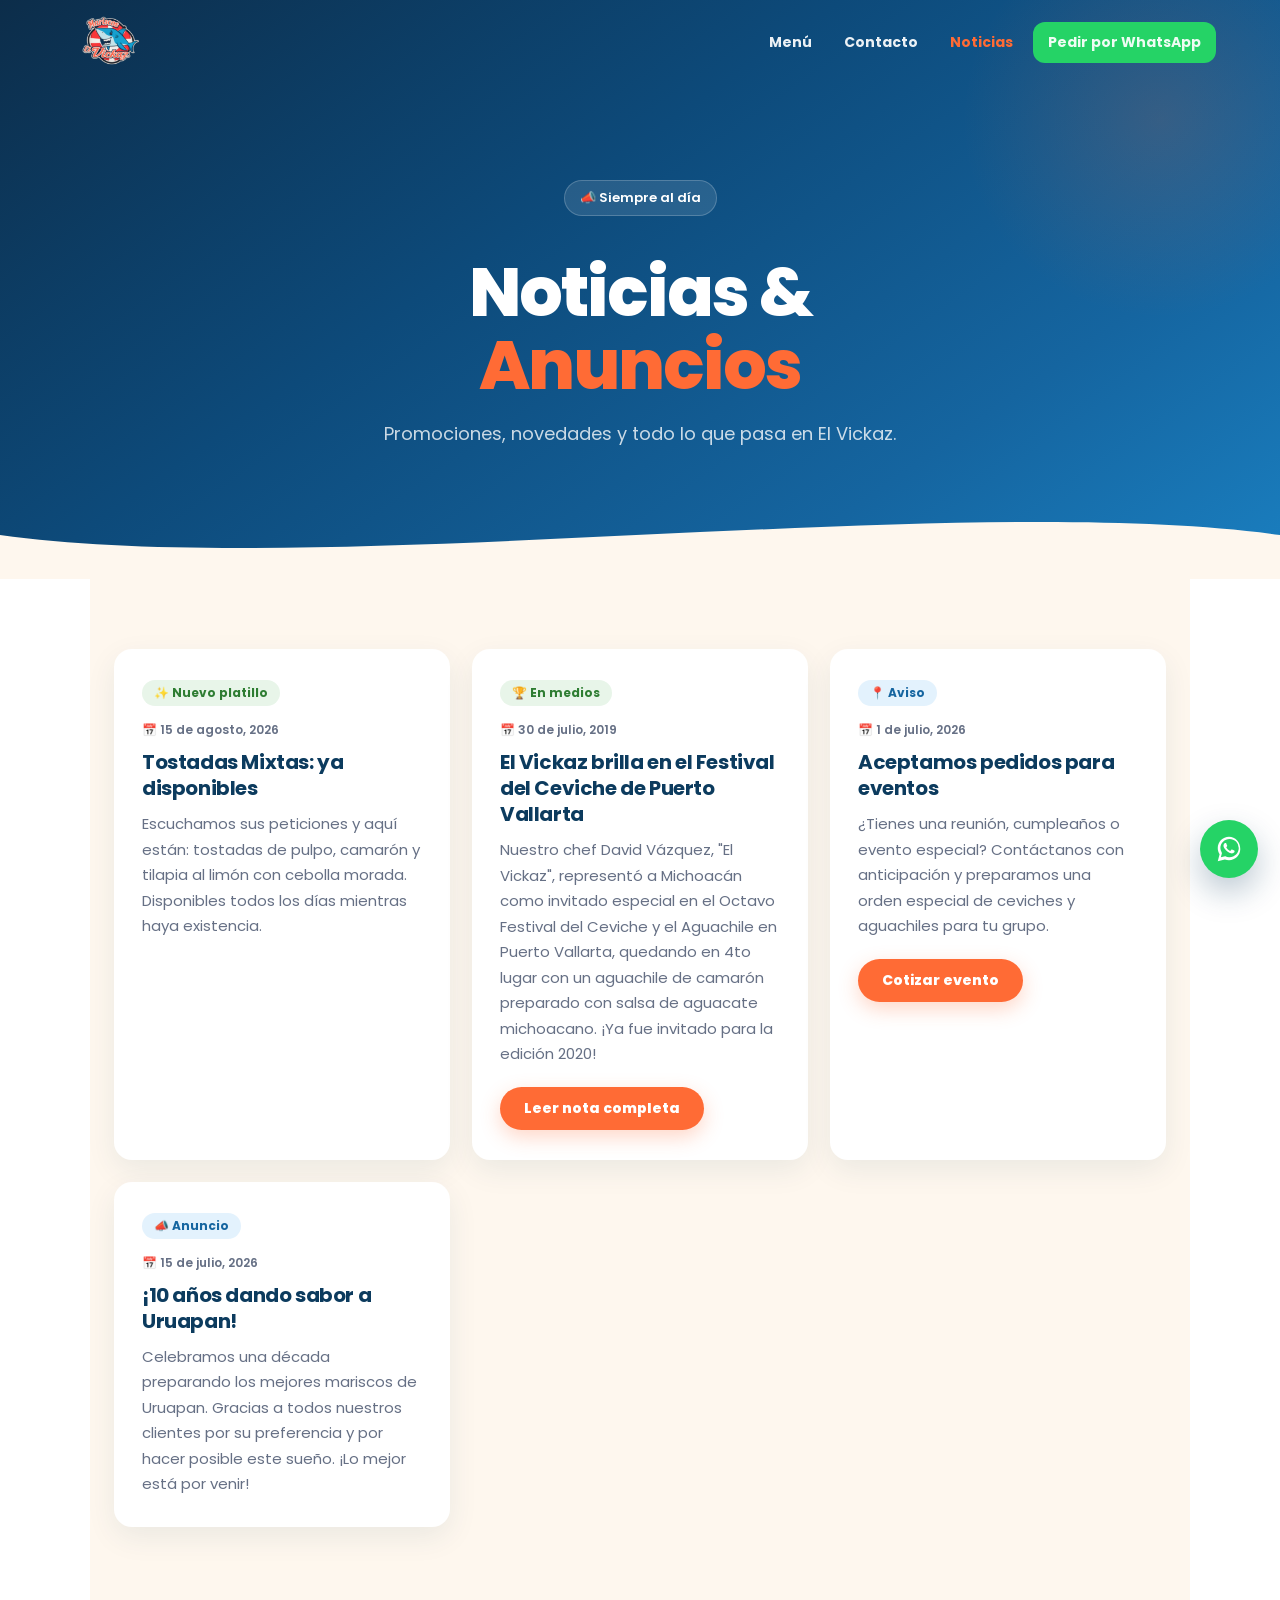
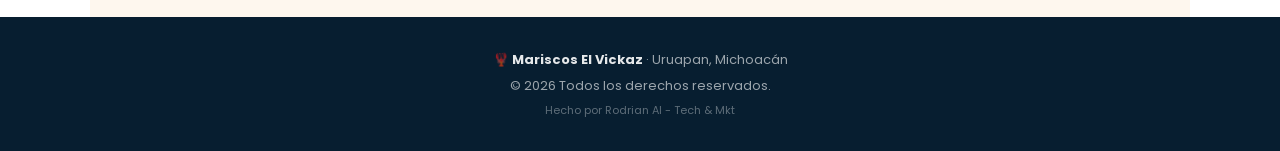
==== commit 65a4bba0: "actualizar blog y emojis" ====
--- a/blog.html
+++ b/blog.html
@@ -50,6 +50,33 @@
     <div class="posts-grid">
 
       <article class="post fade-in">
+        <div class="post-badge badge-new-item">✨ Nuevo platillo</div>
+        <div class="post-meta">
+          <span class="post-date">📅 15 de agosto, 2026</span>
+        </div>
+        <h2 class="post-title">Tostadas Mixtas: ya disponibles</h2>
+        <p class="post-excerpt">
+          Escuchamos sus peticiones y aquí están: tostadas de pulpo, camarón y tilapia al limón con cebolla morada. Disponibles todos los días mientras haya existencia.
+        </p>
+      </article>
+
+      <article class="post fade-in">
+        <div class="post-badge badge-new-item">🏆 En medios</div>
+        <div class="post-meta">
+          <span class="post-date">📅 30 de julio, 2019</span>
+        </div>
+        <h2 class="post-title">El Vickaz brilla en el Festival del Ceviche de Puerto Vallarta</h2>
+        <p class="post-excerpt">
+          Nuestro chef David Vázquez, "El Vickaz", representó a Michoacán como invitado especial en el
+          Octavo Festival del Ceviche y el Aguachile en Puerto Vallarta, quedando en 4to lugar con un
+          aguachile de camarón preparado con salsa de aguacate michoacano. ¡Ya fue invitado para la edición 2020!
+        </p>
+        <a href="https://www.quadratin.com.mx/cultura/deleita-con-ceviche-chef-michoacano-en-festival-de-puerto-vallarta/" target="_blank" rel="noopener" class="btn-primary post-btn">
+          Leer nota completa
+        </a>
+      </article>
+
+      <article class="post fade-in">
         <div class="post-badge badge-info">📍 Aviso</div>
         <div class="post-meta">
           <span class="post-date">📅 1 de julio, 2026</span>
@@ -62,29 +89,6 @@
         <a href="https://wa.me/+524521628312?text=Hola%2C%20quiero%20cotizar%20un%20pedido%20para%20evento" target="_blank" rel="noopener" class="btn-primary post-btn">
           Cotizar evento
         </a>
-      </article>
-
-      <article class="post fade-in">
-        <div class="post-badge badge-new-item">✨ Nuevo platillo</div>
-        <div class="post-meta">
-          <span class="post-date">📅 5 de agosto, 2026</span>
-        </div>
-        <h2 class="post-title">Tostadas Mixtas: ya disponibles</h2>
-        <p class="post-excerpt">
-          Escuchamos sus peticiones y aquí están: tostadas de pulpo, camarón y tilapia al limón con cebolla morada. Disponibles todos los días mientras haya existencia.
-        </p>
-      </article>
-
-      <article class="post fade-in">
-        <div class="post-badge badge-new-item">✨ Especial</div>
-        <div class="post-meta">
-          <span class="post-date">📅 10 de julio, 2026</span>
-        </div>
-        <h2 class="post-title">Aguachile Michoacano: receta de la casa</h2>
-        <p class="post-excerpt">
-          Nuestro aguachile verde ya es uno de los favoritos. Una receta exclusiva
-          de El Vickaz y ganador del 4to lugar en el concurso de aguachiles de Puerto Vallarta. ¡Pruébalo!
-        </p>
       </article>
 
       <article class="post fade-in">
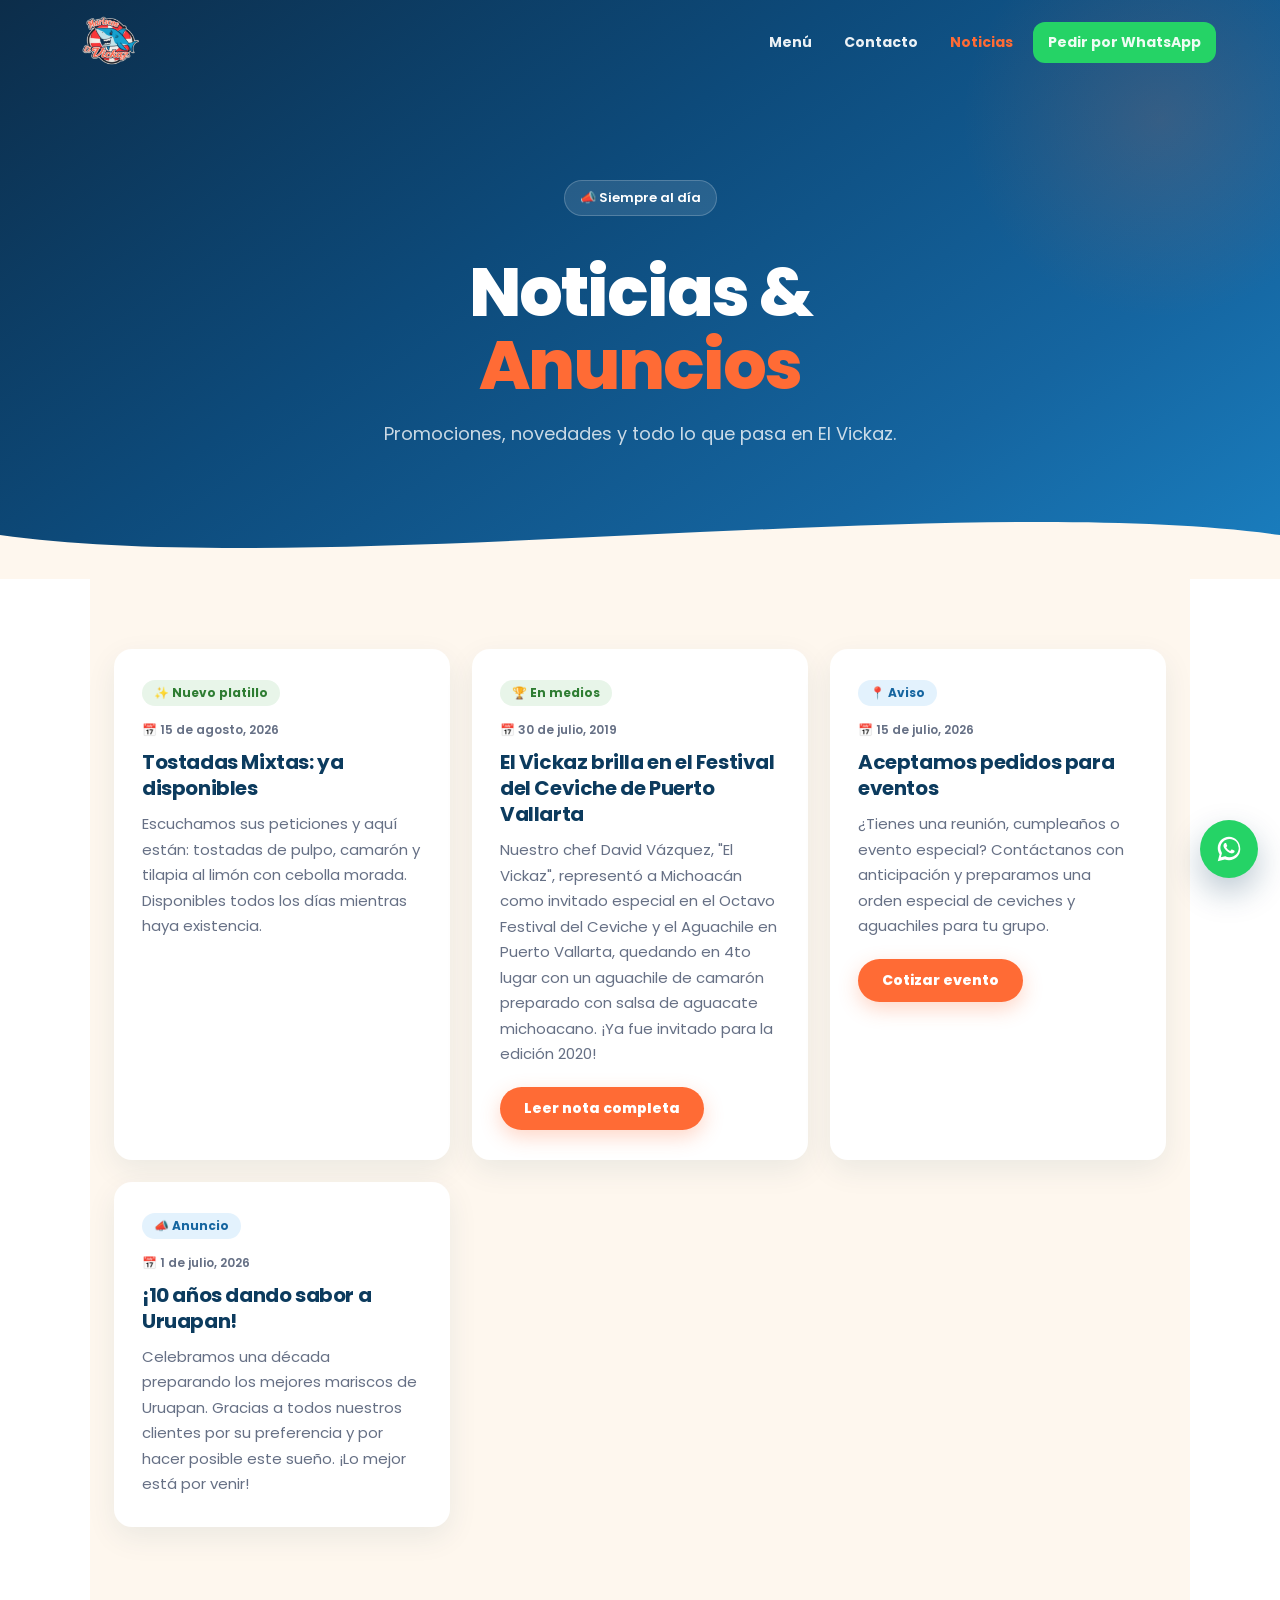
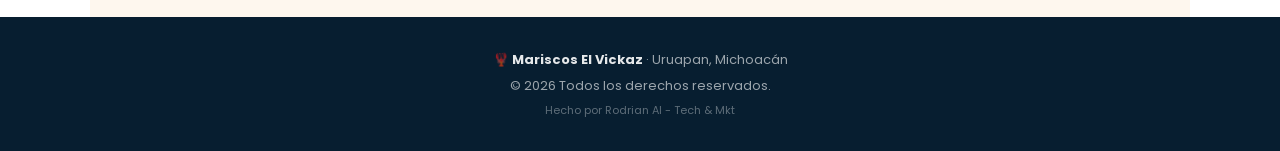
==== commit 1c5094b8: "actualizar blog" ====
--- a/blog.html
+++ b/blog.html
@@ -79,7 +79,7 @@
       <article class="post fade-in">
         <div class="post-badge badge-info">📍 Aviso</div>
         <div class="post-meta">
-          <span class="post-date">📅 1 de julio, 2026</span>
+          <span class="post-date">📅 15 de julio, 2026</span>
         </div>
         <h2 class="post-title">Aceptamos pedidos para eventos</h2>
         <p class="post-excerpt">
@@ -94,7 +94,7 @@
       <article class="post fade-in">
         <div class="post-badge badge-info">📣 Anuncio</div>
         <div class="post-meta">
-          <span class="post-date">📅 15 de julio, 2026</span>
+          <span class="post-date">📅 1 de julio, 2026</span>
         </div>
         <h2 class="post-title">¡10 años dando sabor a Uruapan!</h2>
         <p class="post-excerpt">
